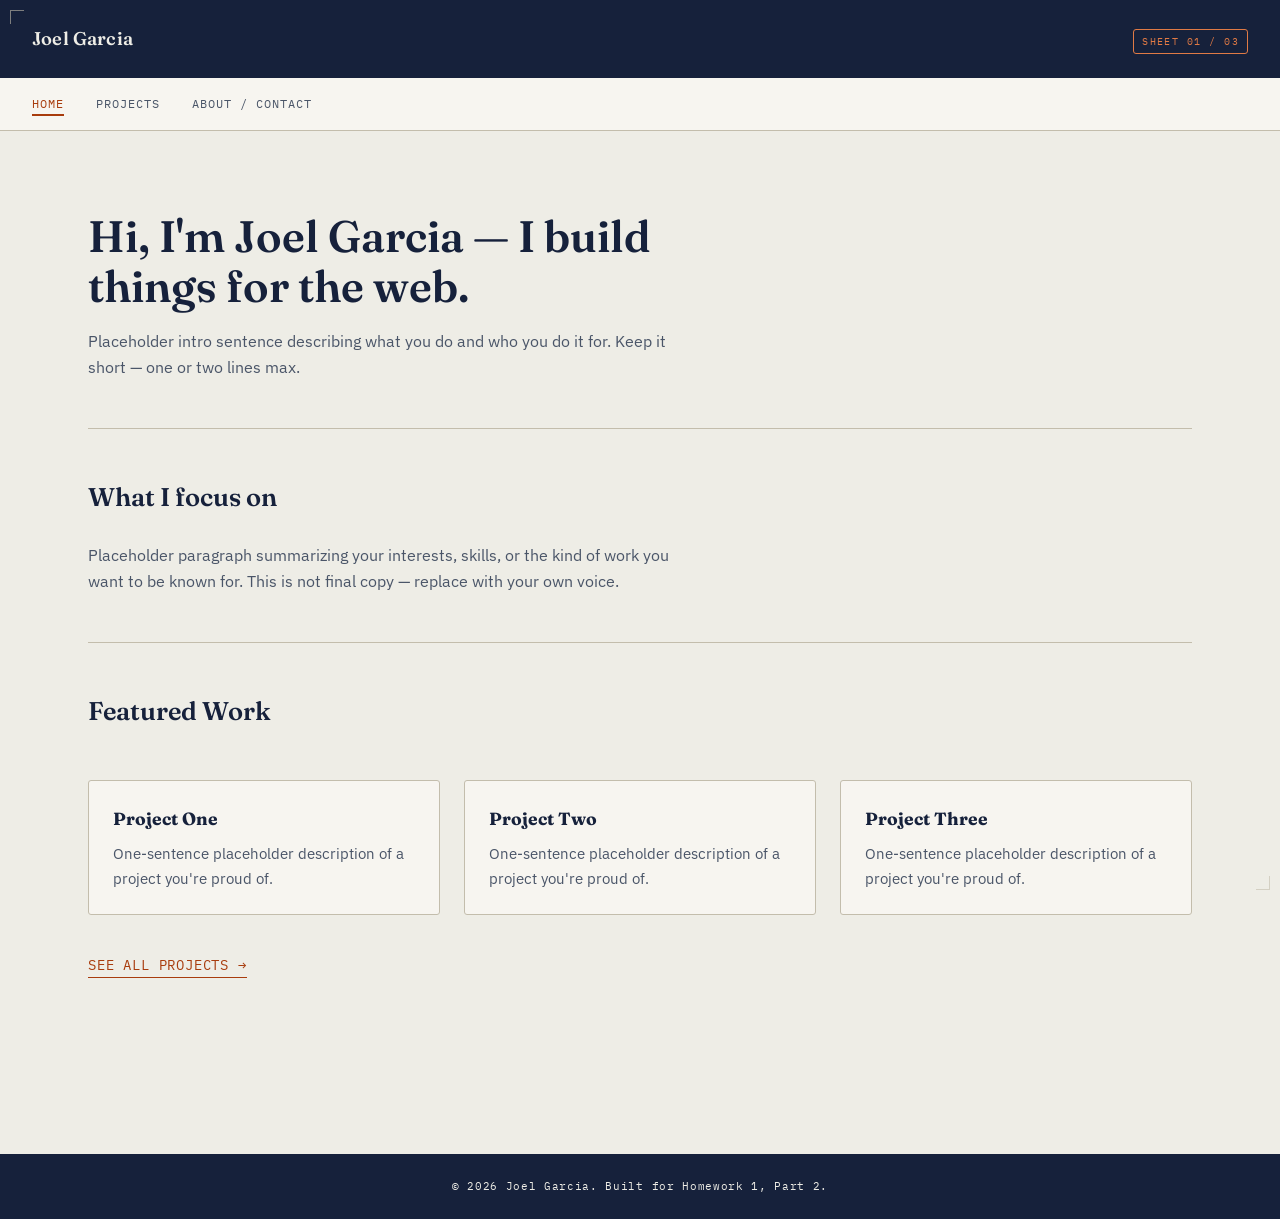
==== index.html @ dc4c672e "3" ====
<!DOCTYPE html>
<html lang="en">
<head>
  <meta charset="UTF-8">
  <meta name="viewport" content="width=device-width, initial-scale=1.0">
  <title>Home — Joel Garcia</title>
  <link rel="preconnect" href="https://fonts.googleapis.com">
  <link rel="preconnect" href="https://fonts.gstatic.com" crossorigin>
  <link href="https://fonts.googleapis.com/css2?family=Fraunces:opsz,wght@9..144,500;9..144,600&family=IBM+Plex+Mono:wght@400;500&family=IBM+Plex+Sans:wght@400;500;600&display=swap" rel="stylesheet">
  <link rel="stylesheet" href="styles_part2.css">
</head>
<body>

  <a class="skip-link" href="#main-content">Skip to main content</a>

  <header>
    <p>Joel Garcia</p>
    <span class="sheet-tag" aria-hidden="true">SHEET 01 / 03</span>
  </header>

  <nav>
    <ul>
      <li><a href="index_part2.html" aria-current="page">Home</a></li>
      <li><a href="projects_part2.html">Projects</a></li>
      <li><a href="about_part2.html">About / Contact</a></li>
    </ul>
  </nav>

  <main id="main-content" tabindex="-1">

    <section id="hero">
      <h1>Hi, I'm Joel Garcia — I build things for the web.</h1>
      <p>
        Placeholder intro sentence describing what you do and who you do it
        for. Keep it short — one or two lines max.
      </p>
    </section>

    <section id="intro">
      <h2>What I focus on</h2>
      <p>
        Placeholder paragraph summarizing your interests, skills, or the
        kind of work you want to be known for. This is not final copy —
        replace with your own voice.
      </p>
    </section>

    <section id="featured-work">
      <h2>Featured Work</h2>

      <article class="project-card">
        <h3>Project One</h3>
        <p>One-sentence placeholder description of a project you're proud of.</p>
      </article>

      <article class="project-card">
        <h3>Project Two</h3>
        <p>One-sentence placeholder description of a project you're proud of.</p>
      </article>

      <article class="project-card">
        <h3>Project Three</h3>
        <p>One-sentence placeholder description of a project you're proud of.</p>
      </article>

      <p><a href="projects_part2.html">See all projects &rarr;</a></p>
    </section>

  </main>

  <footer>
    <p>&copy; 2026 Joel Garcia. Built for Homework 1, Part 2.</p>
  </footer>

</body>
</html>
---- styles_part2.css ----
/* ==========================================================================
   Joel Garcia — Portfolio stylesheet (styles_part2.css)

   Concept: a "spec sheet" / drafting-table aesthetic — a nod to the
   data-sheet="SHEET 0X / 03" labels already in the markup. Paper +
   ink-navy base, one burnt-orange "red pencil" accent used sparingly,
   IBM Plex Mono for stamped labels/eyebrows, Fraunces for display type.

   Built mobile-first (base = ~320px). Two breakpoints layer on
   enhancements for tablet (768px) and desktop (1200px).
   ========================================================================== */

/* ---- Design tokens ------------------------------------------------------ */
:root {
  /* Color */
  --ink: #16213b;          /* primary text / dark bands */
  --ink-soft: #4a5568;     /* secondary text */
  --paper: #eeede6;        /* page background */
  --paper-raised: #f7f5f0; /* cards, inputs — one step lighter than paper */
  --line: #c3bdac;         /* hairline rules / borders */
  --signal: #c1440e;       /* accent — decorative only: borders, focus rings, hover fills behind dark text */
  --signal-text: #a83c0d;  /* accent, darkened for AA text contrast on paper/paper-raised (5.4:1+) */
  --signal-on-dark: #e07a45; /* accent, lightened for AA text contrast on the ink header/footer bands (5.3:1+) */

  /* Type */
  --font-display: "Fraunces", Georgia, serif;
  --font-body: "IBM Plex Sans", -apple-system, BlinkMacSystemFont, sans-serif;
  --font-mono: "IBM Plex Mono", "Courier New", monospace;

  /* Spacing scale — multiples of 8px */
  --space-1: 8px;
  --space-2: 16px;
  --space-3: 24px;
  --space-4: 32px;
  --space-5: 48px;
  --space-6: 64px;
  --space-8: 96px;

  --radius: 3px;
  --max-width: 1200px;
}

/* ---- Reset --------------------------------------------------------------- */
*,
*::before,
*::after {
  box-sizing: border-box;
}

html {
  -webkit-text-size-adjust: 100%;
  scroll-behavior: smooth;
}

body,
h1, h2, h3,
p, ul, ol,
figure {
  margin: 0;
}

ul {
  padding: 0;
}

img {
  display: block;
  max-width: 100%;
  height: auto;
}

a {
  color: inherit;
}

::selection {
  background: var(--signal-text);
  color: var(--paper);
}

/* Visually hidden but available to assistive tech / keyboard focus */
.sr-only {
  position: absolute;
  width: 1px;
  height: 1px;
  padding: 0;
  margin: -1px;
  overflow: hidden;
  clip: rect(0, 0, 0, 0);
  white-space: nowrap;
  border: 0;
}

/* Skip-navigation link: first focusable element on every page */
.skip-link {
  position: absolute;
  top: -100px;
  left: var(--space-2);
  z-index: 100;
  background: var(--ink);
  color: var(--paper);
  padding: var(--space-2) var(--space-3);
  border-radius: var(--radius);
  font-family: var(--font-mono);
  font-size: 0.8rem;
  text-transform: uppercase;
  letter-spacing: 0.06em;
  transition: top 0.15s ease;
}

.skip-link:focus {
  top: var(--space-2);
}

main:focus {
  outline: none;
}

/* ---- Base ------------------------------------------------------------- */
body {
  background: var(--paper);
  color: var(--ink);
  font-family: var(--font-body);
  font-size: 16px;
  line-height: 1.6;
  -webkit-font-smoothing: antialiased;
  position: relative;
}

/* Corner registration marks — a quiet nod to drafting/print sheets */
body::before,
body::after {
  content: "";
  position: fixed;
  width: 14px;
  height: 14px;
  border: 1px solid var(--line);
  opacity: 0.6;
  pointer-events: none;
  z-index: 50;
}
body::before {
  top: 10px;
  left: 10px;
  border-right: none;
  border-bottom: none;
}
body::after {
  bottom: 10px;
  right: 10px;
  border-left: none;
  border-top: none;
}

a:focus-visible,
button:focus-visible,
input:focus-visible,
textarea:focus-visible {
  outline: 2px solid var(--signal);
  outline-offset: 2px;
}

/* ---- Header / title block ------------------------------------------------ */
header {
  background: var(--ink);
  color: var(--paper);
  padding: var(--space-3);
  display: flex;
  flex-wrap: wrap;
  align-items: baseline;
  justify-content: space-between;
  row-gap: var(--space-1);
  column-gap: var(--space-2);
}

header p {
  font-family: var(--font-display);
  font-weight: 600;
  font-size: 1.05rem;
  letter-spacing: 0.01em;
}

/* Decorative sheet-number tag. aria-hidden in the HTML — it's letterhead
   flourish, not wayfinding info (nav already marks the current page via
   aria-current), so it's hidden from assistive tech rather than read aloud
   as a confusing run-on string after the site name. */
.sheet-tag {
  font-family: var(--font-mono);
  font-size: 0.65rem;
  letter-spacing: 0.14em;
  color: var(--signal-on-dark);
  border: 1px solid var(--signal-on-dark);
  border-radius: var(--radius);
  padding: 3px 8px;
  text-transform: uppercase;
}

/* ---- Nav ------------------------------------------------------------- */
nav {
  background: var(--paper-raised);
  border-bottom: 1px solid var(--line);
}

nav ul {
  display: flex;
  flex-wrap: wrap;
  list-style: none;
  gap: var(--space-2) var(--space-3);
  padding: var(--space-2) var(--space-3);
  font-family: var(--font-mono);
  font-size: 0.7rem;
  letter-spacing: 0.08em;
  text-transform: uppercase;
}

nav a {
  text-decoration: none;
  color: var(--ink-soft);
  padding-bottom: 3px;
  border-bottom: 2px solid transparent;
  transition: color 0.15s ease, border-color 0.15s ease;
}

nav a:hover,
nav a:focus-visible,
nav a[aria-current="page"] {
  color: var(--signal-text);
  border-bottom-color: var(--signal-text);
}

/* ---- Main / sections --------------------------------------------------- */
main {
  max-width: var(--max-width);
  margin: 0 auto;
  padding: var(--space-4) var(--space-3);
}

section {
  padding: var(--space-4) 0;
  border-top: 1px solid var(--line);
}

section:first-child {
  border-top: none;
  padding-top: var(--space-2);
}

h1 {
  font-family: var(--font-display);
  font-weight: 600;
  font-size: clamp(1.9rem, 6vw, 2.75rem);
  line-height: 1.15;
  max-width: 20ch;
}

h2 {
  font-family: var(--font-display);
  font-weight: 600;
  font-size: clamp(1.3rem, 3.5vw, 1.6rem);
  margin-bottom: var(--space-3);
}

#hero p,
#intro p,
#projects-intro p,
#about-intro p {
  color: var(--ink-soft);
  max-width: 60ch;
  margin-top: var(--space-2);
  font-size: 1.02rem;
}

#featured-work p a {
  display: inline-block;
  margin-top: var(--space-2);
  font-family: var(--font-mono);
  font-size: 0.85rem;
  text-transform: uppercase;
  letter-spacing: 0.06em;
  color: var(--signal-text);
  text-decoration: none;
  border-bottom: 1px solid var(--signal-text);
}

#featured-work p a:hover,
#featured-work p a:focus-visible {
  color: var(--ink);
  border-color: var(--ink);
}

/* ---- Featured work grid (home page) — multi-column via CSS Grid -------- */
#featured-work {
  display: grid;
  grid-template-columns: 1fr;
  gap: var(--space-3);
}

#featured-work h2,
#featured-work > p {
  grid-column: 1 / -1;
}

/* .project-card — lightweight variant used on the home page */
.project-card {
  background: var(--paper-raised);
  border: 1px solid var(--line);
  border-radius: var(--radius);
  padding: var(--space-3);
  transition: transform 0.15s ease, border-color 0.15s ease;
}

.project-card:hover,
.project-card:focus-within {
  transform: translateY(-2px);
  border-color: var(--signal);
}

.project-card h3 {
  font-family: var(--font-display);
  font-size: 1.1rem;
  margin-bottom: var(--space-1);
}

.project-card p {
  color: var(--ink-soft);
  font-size: 0.95rem;
}

/* ---- Project list (projects page) — richer spec-sheet style cards ------ */
#project-list {
  display: flex;
  flex-direction: column;
  gap: var(--space-5);
}

#project-list .project-card {
  display: grid;
  grid-template-columns: 1fr;
  grid-template-areas:
    "title"
    "meta1"
    "text1"
    "meta2"
    "text2"
    "media";
  gap: var(--space-2);
  padding: var(--space-3);
}

#project-list .project-card h2 {
  grid-area: title;
  margin-bottom: 0;
}

#project-list .project-card h3:nth-of-type(1) { grid-area: meta1; }
#project-list .project-card p:nth-of-type(1)  { grid-area: text1; }
#project-list .project-card h3:nth-of-type(2) { grid-area: meta2; }
#project-list .project-card p:nth-of-type(2)  { grid-area: text2; }
#project-list .project-card img               { grid-area: media; }

#project-list .project-card h3 {
  font-family: var(--font-mono);
  font-size: 0.72rem;
  text-transform: uppercase;
  letter-spacing: 0.1em;
  color: var(--signal-text);
}

#project-list .project-card h3::before {
  content: "— ";
}

#project-list .project-card p {
  color: var(--ink-soft);
}

#project-list .project-card img {
  width: 100%;
  aspect-ratio: 4 / 3;
  object-fit: cover;
  background: var(--paper);
  border: 1px solid var(--line);
  border-radius: var(--radius);
}

/* ---- About / contact page ---------------------------------------------- */
.about-wrap {
  display: grid;
  grid-template-columns: 1fr;
  gap: var(--space-5);
}

.about-wrap h2 {
  margin-bottom: var(--space-2);
}

.about-wrap > div > p {
  color: var(--ink-soft);
  margin-bottom: var(--space-3);
}

.contact-list {
  list-style: none;
  display: flex;
  flex-direction: column;
  gap: var(--space-2);
}

.contact-list li {
  font-size: 0.95rem;
  padding-bottom: var(--space-2);
  border-bottom: 1px solid var(--line);
}

.contact-list a {
  text-decoration: none;
  border-bottom: 1px solid var(--signal-text);
}

.contact-list a:hover,
.contact-list a:focus-visible {
  color: var(--signal-text);
}

.contact-form {
  display: flex;
  flex-direction: column;
}

/* Error/success summary — announced via role="alert" in the HTML.
   :not(:empty) means it only takes up space once JS has something to say. */
.form-status {
  display: none;
}

.form-status:not(:empty) {
  display: block;
  margin-bottom: var(--space-3);
  padding: var(--space-2) var(--space-3);
  border: 1px solid var(--signal-text);
  border-left: 4px solid var(--signal-text);
  border-radius: var(--radius);
  background: var(--paper-raised);
  font-size: 0.9rem;
}

.form-status.is-success {
  border-color: var(--ink);
  border-left-color: var(--ink);
}

.form-status a {
  color: var(--signal-text);
}

.form-status ul {
  list-style: disc;
  padding-left: var(--space-3);
  margin-top: var(--space-1);
}

/* Groups the related contact fields into one labelled region —
   the same "common region" treatment as the project cards. */
fieldset {
  border: 1px solid var(--line);
  border-radius: var(--radius);
  background: var(--paper-raised);
  padding: var(--space-3);
}

legend {
  font-family: var(--font-mono);
  font-size: 0.72rem;
  text-transform: uppercase;
  letter-spacing: 0.1em;
  color: var(--ink-soft);
  padding: 0 var(--space-1);
}

.form-row {
  display: flex;
  flex-direction: column;
  gap: 6px;
  margin-bottom: var(--space-3);
}

.form-row:last-child {
  margin-bottom: 0;
}

.form-row label {
  font-family: var(--font-mono);
  font-size: 0.7rem;
  text-transform: uppercase;
  letter-spacing: 0.08em;
  color: var(--ink-soft);
}

.form-row input,
.form-row textarea {
  font-family: var(--font-body);
  font-size: 0.95rem;
  color: var(--ink);
  background: var(--paper-raised);
  border: 1px solid var(--line);
  border-radius: var(--radius);
  padding: var(--space-2);
  resize: vertical;
}

.form-row input::placeholder,
.form-row textarea::placeholder {
  color: var(--ink-soft);
  opacity: 0.7;
}

.form-row input:focus,
.form-row textarea:focus {
  outline: none;
  border-color: var(--signal);
  box-shadow: 0 0 0 2px rgba(193, 68, 14, 0.15);
}

.form-row .required-flag {
  color: var(--signal-text);
}

/* Error state: color is never the only cue — border weight doubles and
   an icon + text message appears, so the state reads without color vision. */
.form-row.has-error input,
.form-row.has-error textarea {
  border-color: var(--signal-text);
  border-width: 2px;
}

.field-error {
  display: block;
  min-height: 1em;
  margin-top: 4px;
  font-size: 0.82rem;
  color: var(--signal-text);
}

.field-error:empty {
  display: none;
}

.contact-form button {
  align-self: flex-start;
  font-family: var(--font-mono);
  font-size: 0.75rem;
  text-transform: uppercase;
  letter-spacing: 0.08em;
  color: var(--paper);
  background: var(--ink);
  border: 1px solid var(--ink);
  border-radius: var(--radius);
  padding: var(--space-2) var(--space-4);
  cursor: pointer;
  transition: background 0.15s ease, border-color 0.15s ease;
}

.contact-form button:hover,
.contact-form button:focus-visible {
  background: var(--signal-text);
  border-color: var(--signal-text);
}

/* ---- Footer -------------------------------------------------------------- */
footer {
  background: var(--ink);
  color: var(--paper);
  text-align: center;
  padding: var(--space-3);
  margin-top: var(--space-6);
  font-family: var(--font-mono);
  font-size: 0.7rem;
  letter-spacing: 0.06em;
}

/* ==========================================================================
   Breakpoint: Tablet (≥768px)
   ========================================================================== */
@media (min-width: 768px) {
  header {
    padding: var(--space-3) var(--space-4);
  }

  header p {
    font-size: 1.15rem;
  }

  nav ul {
    padding: var(--space-2) var(--space-4);
    font-size: 0.78rem;
    gap: var(--space-4);
  }

  main {
    padding: var(--space-5) var(--space-4);
  }

  #featured-work {
    grid-template-columns: repeat(2, 1fr);
  }

  #project-list .project-card {
    grid-template-columns: 1.1fr 0.9fr;
    grid-template-areas:
      "title media"
      "meta1 media"
      "text1 media"
      "meta2 media"
      "text2 media";
    column-gap: var(--space-4);
    align-items: start;
    padding: var(--space-4);
  }

  .about-wrap {
    grid-template-columns: 1fr 1fr;
    gap: var(--space-6);
  }
}

/* ==========================================================================
   Breakpoint: Desktop (≥1200px)
   ========================================================================== */
@media (min-width: 1200px) {
  main {
    padding: var(--space-6) var(--space-5);
  }

  #featured-work {
    grid-template-columns: repeat(3, 1fr);
  }

  section {
    padding: var(--space-5) 0;
  }
}

/* ---- Reduced motion ------------------------------------------------------ */
@media (prefers-reduced-motion: reduce) {
  html {
    scroll-behavior: auto;
  }
  *,
  *::before,
  *::after {
    transition: none !important;
    animation: none !important;
  }
}
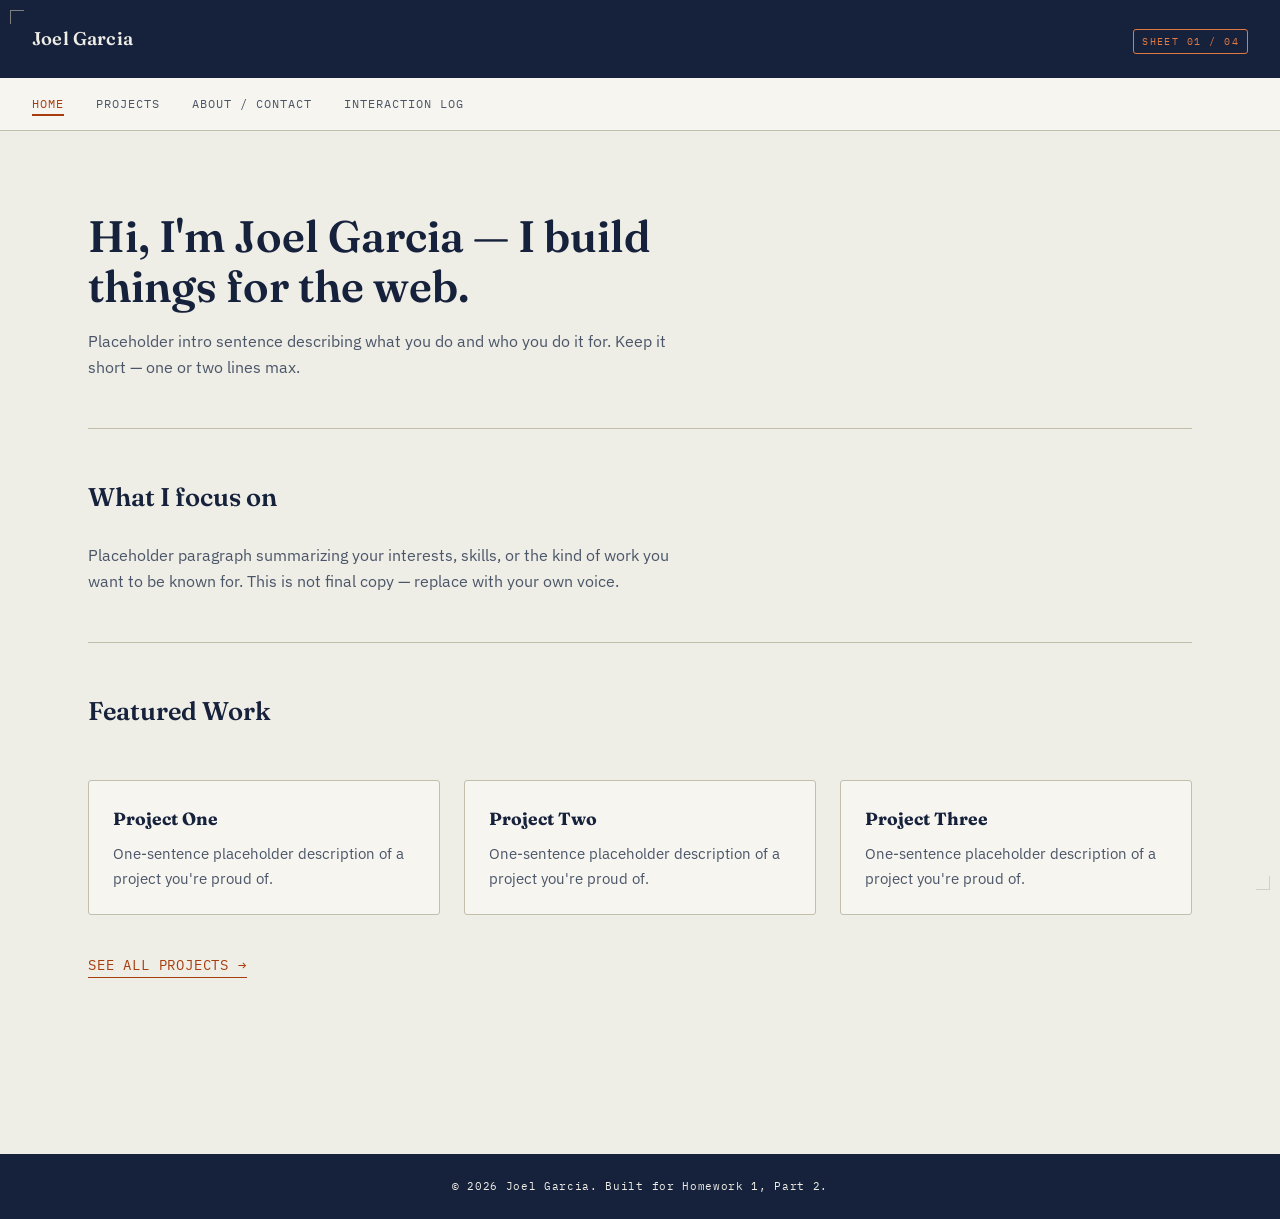
==== commit 07ac70a2: "java" ====
--- a/index.html
+++ b/index.html
@@ -15,14 +15,15 @@
 
   <header>
     <p>Joel Garcia</p>
-    <span class="sheet-tag" aria-hidden="true">SHEET 01 / 03</span>
+    <span class="sheet-tag" aria-hidden="true">SHEET 01 / 04</span>
   </header>
 
   <nav>
     <ul>
-      <li><a href="index_part2.html" aria-current="page">Home</a></li>
+      <li><a href="index.html" aria-current="page">Home</a></li>
       <li><a href="projects_part2.html">Projects</a></li>
       <li><a href="about_part2.html">About / Contact</a></li>
+      <li><a href="interactive-demo.html">Interaction Log</a></li>
     </ul>
   </nav>
 
--- a/styles_part2.css
+++ b/styles_part2.css
@@ -263,7 +263,8 @@
 #hero p,
 #intro p,
 #projects-intro p,
-#about-intro p {
+#about-intro p,
+#log-intro p {
   color: var(--ink-soft);
   max-width: 60ch;
   margin-top: var(--space-2);
@@ -545,7 +546,8 @@
   display: none;
 }
 
-.contact-form button {
+.contact-form button,
+.btn {
   align-self: flex-start;
   font-family: var(--font-mono);
   font-size: 0.75rem;
@@ -561,9 +563,113 @@
 }
 
 .contact-form button:hover,
-.contact-form button:focus-visible {
+.contact-form button:focus-visible,
+.btn:hover,
+.btn:focus-visible {
   background: var(--signal-text);
   border-color: var(--signal-text);
+}
+
+/* ---- Interaction log (about/contact-style eyebrow + three widgets) ---- */
+.eyebrow {
+  font-family: var(--font-mono);
+  font-size: 0.72rem;
+  text-transform: uppercase;
+  letter-spacing: 0.08em;
+  color: var(--signal-text);
+  margin-bottom: var(--space-2);
+}
+
+/* Widget 1: field note generator */
+.note-display {
+  background: var(--paper-raised);
+  border: 1px solid var(--line);
+  border-radius: var(--radius);
+  padding: var(--space-3);
+  color: var(--ink);
+  font-size: 1.02rem;
+  margin-bottom: var(--space-2);
+  min-height: 1.6em;
+}
+
+/* Widget 2: ink weight */
+.ink-sample {
+  border: 1px solid var(--line);
+  border-radius: var(--radius);
+  background: var(--paper-raised);
+  padding: var(--space-3);
+  min-height: 1.6em;
+  color: var(--ink-soft);
+  font-weight: 400;
+  transition: color 0.15s ease, font-weight 0.05s ease;
+}
+
+/* Widget 3: punch list */
+.punch-form {
+  display: flex;
+  flex-wrap: wrap;
+  align-items: flex-end;
+  gap: var(--space-2);
+  margin-bottom: var(--space-3);
+}
+
+.punch-form .form-row {
+  flex: 1 1 240px;
+  margin-bottom: 0;
+}
+
+.punch-items {
+  list-style: none;
+  display: flex;
+  flex-direction: column;
+  gap: var(--space-1);
+  margin-bottom: var(--space-2);
+}
+
+.punch-item {
+  display: flex;
+  align-items: center;
+  gap: var(--space-2);
+  background: var(--paper-raised);
+  border: 1px solid var(--line);
+  border-radius: var(--radius);
+  padding: var(--space-2);
+}
+
+.punch-item span {
+  flex: 1;
+}
+
+.punch-item.is-done span {
+  color: var(--ink-soft);
+  text-decoration: line-through;
+}
+
+.punch-item .done-button,
+.punch-item .remove-button {
+  padding: 6px 12px;
+  font-size: 0.65rem;
+}
+
+.punch-item .remove-button {
+  background: var(--paper);
+  color: var(--signal-text);
+  border: 1px solid var(--signal-text);
+}
+
+.punch-item .remove-button:hover,
+.punch-item .remove-button:focus-visible {
+  background: var(--signal-text);
+  color: var(--paper);
+}
+
+.punch-empty {
+  color: var(--ink-soft);
+  font-size: 0.9rem;
+}
+
+.punch-empty.is-hidden {
+  display: none;
 }
 
 /* ---- Footer -------------------------------------------------------------- */
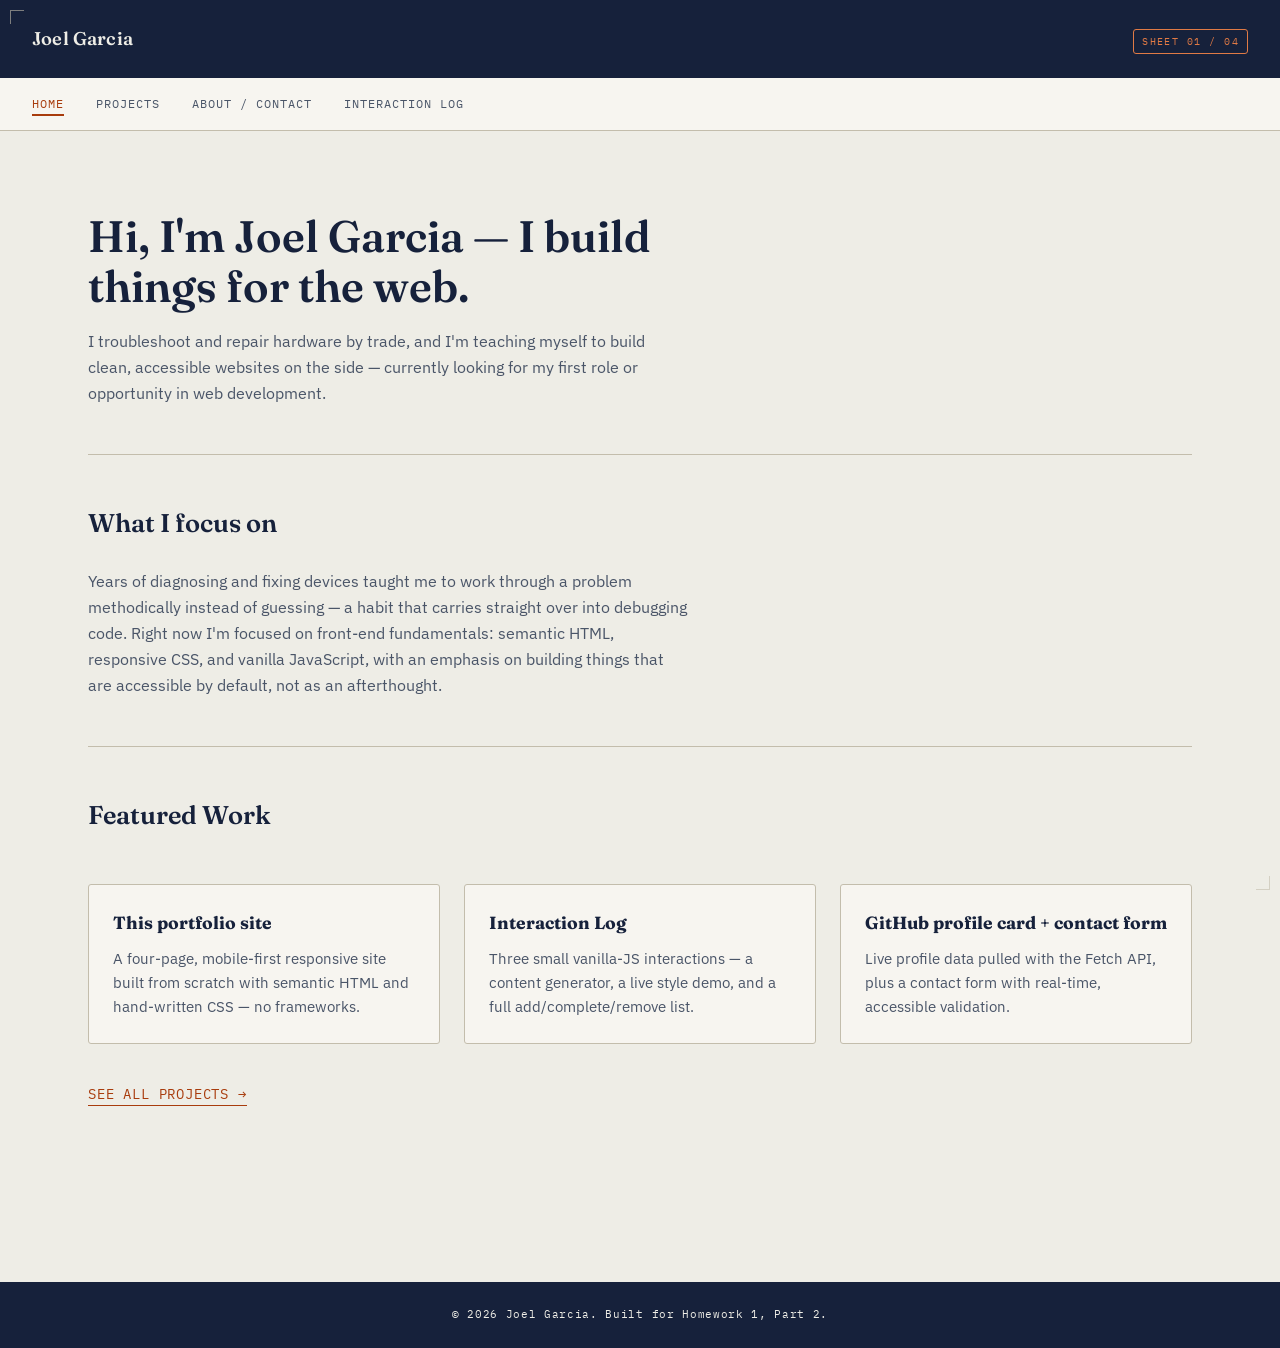
==== commit 94ba26b7: "portfolio website" ====
--- a/index.html
+++ b/index.html
@@ -19,7 +19,11 @@
   </header>
 
   <nav>
-    <ul>
+    <button type="button" class="nav-toggle" id="nav-toggle" aria-expanded="false" aria-controls="primary-nav">
+      <span class="sr-only">Toggle navigation menu</span>
+      <span class="nav-toggle-icon" aria-hidden="true"></span>
+    </button>
+    <ul id="primary-nav">
       <li><a href="index.html" aria-current="page">Home</a></li>
       <li><a href="projects_part2.html">Projects</a></li>
       <li><a href="about_part2.html">About / Contact</a></li>
@@ -32,17 +36,21 @@
     <section id="hero">
       <h1>Hi, I'm Joel Garcia — I build things for the web.</h1>
       <p>
-        Placeholder intro sentence describing what you do and who you do it
-        for. Keep it short — one or two lines max.
+        I troubleshoot and repair hardware by trade, and I'm teaching myself
+        to build clean, accessible websites on the side — currently looking
+        for my first role or opportunity in web development.
       </p>
     </section>
 
     <section id="intro">
       <h2>What I focus on</h2>
       <p>
-        Placeholder paragraph summarizing your interests, skills, or the
-        kind of work you want to be known for. This is not final copy —
-        replace with your own voice.
+        Years of diagnosing and fixing devices taught me to work through a
+        problem methodically instead of guessing — a habit that carries
+        straight over into debugging code. Right now I'm focused on
+        front-end fundamentals: semantic HTML, responsive CSS, and vanilla
+        JavaScript, with an emphasis on building things that are accessible
+        by default, not as an afterthought.
       </p>
     </section>
 
@@ -50,18 +58,18 @@
       <h2>Featured Work</h2>
 
       <article class="project-card">
-        <h3>Project One</h3>
-        <p>One-sentence placeholder description of a project you're proud of.</p>
+        <h3>This portfolio site</h3>
+        <p>A four-page, mobile-first responsive site built from scratch with semantic HTML and hand-written CSS — no frameworks.</p>
       </article>
 
       <article class="project-card">
-        <h3>Project Two</h3>
-        <p>One-sentence placeholder description of a project you're proud of.</p>
+        <h3>Interaction Log</h3>
+        <p>Three small vanilla-JS interactions — a content generator, a live style demo, and a full add/complete/remove list.</p>
       </article>
 
       <article class="project-card">
-        <h3>Project Three</h3>
-        <p>One-sentence placeholder description of a project you're proud of.</p>
+        <h3>GitHub profile card + contact form</h3>
+        <p>Live profile data pulled with the Fetch API, plus a contact form with real-time, accessible validation.</p>
       </article>
 
       <p><a href="projects_part2.html">See all projects &rarr;</a></p>
@@ -73,5 +81,7 @@
     <p>&copy; 2026 Joel Garcia. Built for Homework 1, Part 2.</p>
   </footer>
 
+  <script src="nav-toggle.js"></script>
+
 </body>
 </html>
--- a/styles_part2.css
+++ b/styles_part2.css
@@ -199,6 +199,12 @@
 nav {
   background: var(--paper-raised);
   border-bottom: 1px solid var(--line);
+}
+
+/* Hamburger toggle — only rendered/shown at mobile widths; the nav list
+   is always visible at tablet+ so the button has nothing to do there. */
+.nav-toggle {
+  display: none;
 }
 
 nav ul {
@@ -672,6 +678,74 @@
   display: none;
 }
 
+/* ---- GitHub snapshot (about page — fetch() bonus) ---------------------- */
+.github-card {
+  display: flex;
+  align-items: center;
+  gap: var(--space-3);
+  background: var(--paper-raised);
+  border: 1px solid var(--line);
+  border-radius: var(--radius);
+  padding: var(--space-3);
+  min-height: 96px;
+}
+
+.github-status {
+  color: var(--ink-soft);
+  font-size: 0.9rem;
+}
+
+.github-avatar {
+  width: 64px;
+  height: 64px;
+  border-radius: 50%;
+  flex-shrink: 0;
+  border: 1px solid var(--line);
+}
+
+.github-name {
+  font-family: var(--font-display);
+  font-weight: 600;
+  font-size: 1.05rem;
+}
+
+.github-bio {
+  color: var(--ink-soft);
+  font-size: 0.9rem;
+  margin-top: 2px;
+}
+
+.github-stats {
+  font-family: var(--font-mono);
+  font-size: 0.72rem;
+  letter-spacing: 0.04em;
+  color: var(--ink-soft);
+  margin-top: var(--space-1);
+}
+
+.github-link {
+  display: inline-block;
+  margin-top: var(--space-2);
+  font-family: var(--font-mono);
+  font-size: 0.78rem;
+  text-transform: uppercase;
+  letter-spacing: 0.06em;
+  color: var(--signal-text);
+  text-decoration: none;
+  border-bottom: 1px solid var(--signal-text);
+}
+
+.github-link:hover,
+.github-link:focus-visible {
+  color: var(--ink);
+  border-color: var(--ink);
+}
+
+.github-error {
+  color: var(--signal-text);
+  font-size: 0.9rem;
+}
+
 /* ---- Footer -------------------------------------------------------------- */
 footer {
   background: var(--ink);
@@ -682,6 +756,83 @@
   font-family: var(--font-mono);
   font-size: 0.7rem;
   letter-spacing: 0.06em;
+}
+
+/* ==========================================================================
+   Mobile nav toggle (below 768px only — the ul is always visible at
+   tablet+ widths, so the button and collapse behavior are scoped here)
+   ========================================================================== */
+@media (max-width: 767px) {
+  nav {
+    display: flex;
+    justify-content: flex-end;
+  }
+
+  .nav-toggle {
+    display: inline-flex;
+    align-items: center;
+    justify-content: center;
+    width: 40px;
+    height: 40px;
+    margin: var(--space-2) var(--space-3);
+    background: transparent;
+    border: 1px solid var(--line);
+    border-radius: var(--radius);
+    cursor: pointer;
+  }
+
+  .nav-toggle-icon,
+  .nav-toggle-icon::before,
+  .nav-toggle-icon::after {
+    display: block;
+    width: 18px;
+    height: 2px;
+    background: var(--ink);
+  }
+
+  .nav-toggle-icon {
+    position: relative;
+    transition: background-color 0.15s ease;
+  }
+
+  .nav-toggle-icon::before,
+  .nav-toggle-icon::after {
+    content: "";
+    position: absolute;
+    left: 0;
+    transition: transform 0.15s ease;
+  }
+
+  .nav-toggle-icon::before {
+    top: -6px;
+  }
+
+  .nav-toggle-icon::after {
+    top: 6px;
+  }
+
+  .nav-toggle[aria-expanded="true"] .nav-toggle-icon {
+    background: transparent;
+  }
+
+  .nav-toggle[aria-expanded="true"] .nav-toggle-icon::before {
+    transform: translateY(6px) rotate(45deg);
+  }
+
+  .nav-toggle[aria-expanded="true"] .nav-toggle-icon::after {
+    transform: translateY(-6px) rotate(-45deg);
+  }
+
+  nav ul {
+    display: none;
+    flex-direction: column;
+    gap: var(--space-2);
+    width: 100%;
+  }
+
+  nav ul.is-open {
+    display: flex;
+  }
 }
 
 /* ==========================================================================
